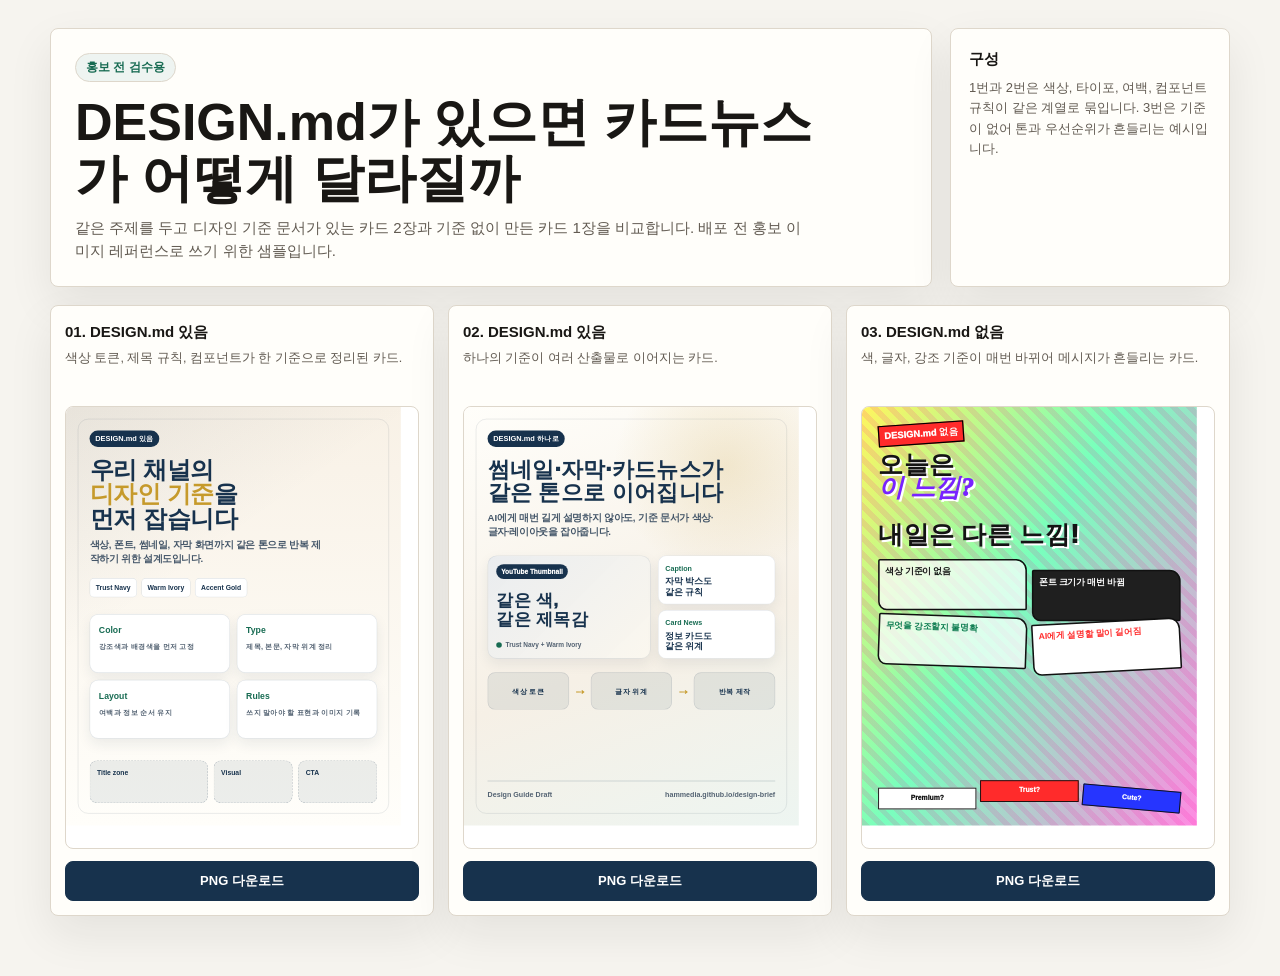
==== card-news-samples.html @ 1a1c24a8 "공개 디자인 브리프 폼 추가" ====
<!DOCTYPE html>
<html lang="ko">
<head>
  <meta charset="UTF-8">
  <meta name="viewport" content="width=device-width, initial-scale=1.0">
  <title>Design MD 카드뉴스 샘플</title>
  <style>
    :root {
      --bg: #f6f4ef;
      --paper: #fffefa;
      --ink: #191714;
      --muted: #625b52;
      --line: #ded7cb;
      --navy: #17324d;
      --green: #176b52;
      --gold: #c69a2b;
      --ivory: #f7efe1;
      --sky: #7eb5e8;
      --red: #b43b3b;
      --font: "Pretendard", "Apple SD Gothic Neo", -apple-system, BlinkMacSystemFont, sans-serif;
      --serif: "Noto Serif KR", Georgia, serif;
    }

    * { box-sizing: border-box; }

    body {
      margin: 0;
      background: var(--bg);
      color: var(--ink);
      font-family: var(--font);
      line-height: 1.55;
    }

    .page {
      width: min(1180px, calc(100% - 28px));
      margin: 0 auto;
      padding: 28px 0 60px;
    }

    .hero {
      display: grid;
      grid-template-columns: minmax(0, 1fr) 280px;
      gap: 18px;
      align-items: stretch;
      margin-bottom: 18px;
    }

    .hero-main,
    .side-note,
    .sample-panel {
      background: var(--paper);
      border: 1px solid var(--line);
      border-radius: 8px;
      box-shadow: 0 18px 45px rgba(25, 23, 20, 0.08);
    }

    .hero-main {
      padding: 24px;
    }

    .eyebrow {
      display: inline-flex;
      min-height: 28px;
      align-items: center;
      padding: 4px 10px;
      border: 1px solid var(--line);
      border-radius: 999px;
      background: #eef4f1;
      color: var(--green);
      font-size: 12px;
      font-weight: 900;
      margin-bottom: 12px;
    }

    h1 {
      margin: 0 0 10px;
      max-width: 760px;
      font-size: clamp(30px, 5vw, 52px);
      line-height: 1.08;
      letter-spacing: 0;
    }

    .hero-main p {
      margin: 0;
      max-width: 740px;
      color: var(--muted);
      font-size: 15px;
    }

    .side-note {
      padding: 18px;
    }

    .side-note strong {
      display: block;
      margin-bottom: 8px;
      font-size: 15px;
    }

    .side-note p {
      margin: 0;
      color: var(--muted);
      font-size: 13px;
    }

    .sample-grid {
      display: grid;
      grid-template-columns: repeat(3, minmax(0, 1fr));
      gap: 14px;
    }

    .sample-panel {
      padding: 14px;
    }

    .panel-head {
      min-height: 74px;
      margin-bottom: 12px;
    }

    .panel-head strong {
      display: block;
      font-size: 15px;
      margin-bottom: 5px;
    }

    .panel-head p {
      margin: 0;
      color: var(--muted);
      font-size: 12.5px;
    }

    .preview-box {
      width: 100%;
      aspect-ratio: 4 / 5;
      overflow: hidden;
      border: 1px solid var(--line);
      border-radius: 8px;
      background: #fff;
      position: relative;
      margin-bottom: 12px;
    }

    .sample-card {
      width: 1080px;
      height: 1350px;
      transform: scale(var(--card-scale, 0.31));
      transform-origin: top left;
      position: relative;
      overflow: hidden;
      background: #fff;
    }

    .download-row {
      display: grid;
      grid-template-columns: 1fr;
      gap: 8px;
    }

    .download-btn,
    .open-btn {
      display: inline-flex;
      min-height: 40px;
      align-items: center;
      justify-content: center;
      padding: 8px 12px;
      border-radius: 8px;
      border: 1px solid var(--line);
      text-decoration: none;
      color: var(--ink);
      background: #fff;
      font-size: 13px;
      font-weight: 850;
    }

    .download-btn {
      background: var(--navy);
      color: #fff;
      border-color: var(--navy);
    }

    .card-a,
    .card-b {
      background:
        linear-gradient(145deg, rgba(23, 50, 77, 0.07), transparent 38%),
        linear-gradient(0deg, #fffefa, #f8f1e6);
      color: var(--navy);
      padding: 76px;
    }

    .card-a::before,
    .card-b::before {
      content: "";
      position: absolute;
      inset: 38px;
      border: 2px solid rgba(23, 50, 77, 0.14);
      border-radius: 34px;
      pointer-events: none;
    }

    .card-label {
      display: inline-flex;
      align-items: center;
      min-height: 42px;
      padding: 8px 18px;
      border-radius: 999px;
      background: var(--navy);
      color: #fff;
      font-size: 24px;
      font-weight: 900;
      letter-spacing: 0;
    }

    .card-title {
      margin: 34px 0 0;
      font-size: 76px;
      line-height: 1.04;
      letter-spacing: 0;
      font-weight: 950;
    }

    .card-title .gold { color: var(--gold); }

    .card-sub {
      margin-top: 24px;
      max-width: 750px;
      color: #435568;
      font-size: 31px;
      line-height: 1.45;
      font-weight: 650;
    }

    .token-strip {
      display: flex;
      gap: 14px;
      margin-top: 38px;
      flex-wrap: wrap;
    }

    .token {
      min-height: 52px;
      padding: 12px 18px;
      border-radius: 14px;
      background: #fff;
      border: 2px solid rgba(23, 50, 77, 0.12);
      color: var(--navy);
      font-size: 22px;
      font-weight: 900;
    }

    .design-system-box {
      display: grid;
      grid-template-columns: 1fr 1fr;
      gap: 22px;
      margin-top: 54px;
    }

    .system-card {
      min-height: 190px;
      padding: 28px;
      border-radius: 28px;
      background: #fff;
      border: 2px solid rgba(23, 50, 77, 0.12);
      box-shadow: 0 18px 40px rgba(23, 50, 77, 0.08);
    }

    .system-card strong {
      display: block;
      margin-bottom: 14px;
      color: var(--green);
      font-size: 28px;
    }

    .system-card span {
      display: block;
      color: #536272;
      font-size: 24px;
      line-height: 1.45;
      font-weight: 650;
    }

    .layout-map {
      position: absolute;
      left: 76px;
      right: 76px;
      bottom: 72px;
      display: grid;
      grid-template-columns: 1.2fr 0.8fr 0.8fr;
      gap: 18px;
      align-items: stretch;
    }

    .map-item {
      min-height: 138px;
      border-radius: 24px;
      background: rgba(23, 50, 77, 0.08);
      border: 2px dashed rgba(23, 50, 77, 0.24);
      padding: 22px;
      color: var(--navy);
      font-size: 22px;
      font-weight: 900;
    }

    .card-b {
      background:
        radial-gradient(circle at 78% 14%, rgba(198, 154, 43, 0.18), transparent 25%),
        linear-gradient(160deg, #fffefa 0%, #f6f0e6 58%, #edf5f1 100%);
    }

    .card-b .card-title {
      width: 820px;
      font-size: 72px;
    }

    .output-showcase {
      display: grid;
      grid-template-columns: 1fr 0.72fr;
      gap: 24px;
      align-items: stretch;
      margin-top: 52px;
    }

    .mock-thumb,
    .mock-stack-card {
      background: #fff;
      border: 2px solid rgba(23, 50, 77, 0.10);
      box-shadow: 0 16px 40px rgba(23, 50, 77, 0.08);
    }

    .mock-thumb {
      min-height: 320px;
      border-radius: 30px;
      padding: 26px;
      display: grid;
      grid-template-rows: auto 1fr auto;
      background:
        linear-gradient(135deg, rgba(23, 50, 77, 0.09), rgba(198, 154, 43, 0.08)),
        #fff;
    }

    .mock-tag {
      justify-self: start;
      padding: 8px 16px;
      border-radius: 999px;
      background: var(--navy);
      color: #fff;
      font-size: 21px;
      font-weight: 950;
    }

    .mock-question {
      align-self: center;
      color: var(--navy);
      font-size: 56px;
      line-height: 1.05;
      font-weight: 950;
      letter-spacing: 0;
    }

    .mock-rule {
      display: flex;
      gap: 12px;
      align-items: center;
      color: #536272;
      font-size: 21px;
      font-weight: 800;
    }

    .rule-dot {
      width: 18px;
      height: 18px;
      border-radius: 50%;
      background: var(--green);
    }

    .mock-stack {
      display: grid;
      gap: 18px;
    }

    .mock-stack-card {
      min-height: 151px;
      border-radius: 26px;
      padding: 22px;
    }

    .mock-stack-card strong {
      display: block;
      color: var(--green);
      font-size: 23px;
      margin-bottom: 8px;
    }

    .mock-stack-card span {
      display: block;
      color: var(--navy);
      font-size: 28px;
      line-height: 1.18;
      font-weight: 900;
    }

    .system-flow {
      display: grid;
      grid-template-columns: 1fr 42px 1fr 42px 1fr;
      gap: 14px;
      align-items: center;
      margin-top: 44px;
    }

    .flow-node {
      min-height: 120px;
      border-radius: 24px;
      display: grid;
      place-items: center;
      padding: 18px;
      background: rgba(23, 50, 77, 0.08);
      border: 2px solid rgba(23, 50, 77, 0.13);
      color: var(--navy);
      text-align: center;
      font-size: 24px;
      font-weight: 950;
    }

    .flow-arrow {
      color: var(--gold);
      font-size: 42px;
      font-weight: 950;
      text-align: center;
    }

    .card-b .footer-rule {
      position: absolute;
      left: 76px;
      right: 76px;
      bottom: 82px;
      display: flex;
      justify-content: space-between;
      align-items: center;
      padding-top: 24px;
      border-top: 3px solid rgba(23, 50, 77, 0.16);
      color: #536272;
      font-size: 23px;
      font-weight: 750;
    }

    .card-c {
      padding: 52px;
      background:
        repeating-linear-gradient(45deg, rgba(255, 0, 153, 0.12), rgba(255, 0, 153, 0.12) 18px, transparent 18px, transparent 36px),
        linear-gradient(120deg, #fff45e, #78ffbd 45%, #ff8ae2);
      color: #141414;
    }

    .chaos-tag {
      display: inline-flex;
      padding: 7px 16px;
      background: #ff2b2b;
      color: #fff;
      border: 4px solid #000;
      transform: rotate(-4deg);
      font-size: 30px;
      font-weight: 950;
    }

    .chaos-title {
      margin: 26px 0 0;
      font-size: 82px;
      line-height: 0.92;
      font-weight: 950;
      letter-spacing: 0;
      text-shadow: 7px 7px 0 #fff;
    }

    .chaos-title span {
      display: block;
      color: #7823ff;
      font-family: Georgia, serif;
      font-style: italic;
    }

    .chaos-grid {
      display: grid;
      grid-template-columns: 1fr 1fr;
      gap: 16px;
      margin-top: 42px;
    }

    .chaos-box {
      min-height: 166px;
      padding: 18px;
      border: 5px solid #111;
      border-radius: 6px 36px 6px 28px;
      background: rgba(255, 255, 255, 0.72);
      font-size: 28px;
      font-weight: 900;
      line-height: 1.12;
    }

    .chaos-box:nth-child(2) {
      background: #1f1f1f;
      color: #fff;
      transform: translateY(35px);
    }

    .chaos-box:nth-child(3) {
      background: #fffb;
      color: #0a7a4e;
      transform: rotate(2deg);
    }

    .chaos-box:nth-child(4) {
      background: #fff;
      color: #ff2b2b;
      transform: rotate(-3deg) translateY(18px);
    }

    .chaos-footer {
      position: absolute;
      left: 52px;
      right: 52px;
      bottom: 52px;
      display: grid;
      grid-template-columns: 1fr 1fr 1fr;
      gap: 12px;
      align-items: end;
    }

    .chaos-chip {
      min-height: 70px;
      padding: 12px;
      border: 3px solid #111;
      background: #fff;
      font-size: 22px;
      font-weight: 950;
      text-align: center;
    }

    .chaos-chip:nth-child(2) { background: #ff2b2b; color: #fff; transform: translateY(-24px); }
    .chaos-chip:nth-child(3) { background: #2635ff; color: #fff; transform: rotate(5deg); }

    @media (max-width: 980px) {
      .hero,
      .sample-grid {
        grid-template-columns: 1fr;
      }
    }
  </style>
</head>
<body>
  <main class="page">
    <section class="hero">
      <div class="hero-main">
        <div class="eyebrow">홍보 전 검수용</div>
        <h1>DESIGN.md가 있으면 카드뉴스가 어떻게 달라질까</h1>
        <p>같은 주제를 두고 디자인 기준 문서가 있는 카드 2장과 기준 없이 만든 카드 1장을 비교합니다. 배포 전 홍보 이미지 레퍼런스로 쓰기 위한 샘플입니다.</p>
      </div>
      <aside class="side-note">
        <strong>구성</strong>
        <p>1번과 2번은 색상, 타이포, 여백, 컴포넌트 규칙이 같은 계열로 묶입니다. 3번은 기준이 없어 톤과 우선순위가 흔들리는 예시입니다.</p>
      </aside>
    </section>

    <section class="sample-grid" aria-label="카드뉴스 샘플 3장">
      <article class="sample-panel">
        <div class="panel-head">
          <strong>01. DESIGN.md 있음</strong>
          <p>색상 토큰, 제목 규칙, 컴포넌트가 한 기준으로 정리된 카드.</p>
        </div>
        <div class="preview-box">
          <div class="sample-card card-a" id="card-01">
            <div class="card-label">DESIGN.md 있음</div>
            <h2 class="card-title">우리 채널의<br><span class="gold">디자인 기준</span>을<br>먼저 잡습니다</h2>
            <p class="card-sub">색상, 폰트, 썸네일, 자막 화면까지 같은 톤으로 반복 제작하기 위한 설계도입니다.</p>
            <div class="token-strip">
              <span class="token">Trust Navy</span>
              <span class="token">Warm Ivory</span>
              <span class="token">Accent Gold</span>
            </div>
            <div class="design-system-box">
              <div class="system-card"><strong>Color</strong><span>강조색과 배경색을 먼저 고정</span></div>
              <div class="system-card"><strong>Type</strong><span>제목, 본문, 자막 위계 정리</span></div>
              <div class="system-card"><strong>Layout</strong><span>여백과 정보 순서 유지</span></div>
              <div class="system-card"><strong>Rules</strong><span>쓰지 말아야 할 표현과 이미지 기록</span></div>
            </div>
            <div class="layout-map">
              <div class="map-item">Title zone</div>
              <div class="map-item">Visual</div>
              <div class="map-item">CTA</div>
            </div>
          </div>
        </div>
        <div class="download-row">
          <a class="download-btn" href="assets/card-news-samples/design-md-card-01.png" download>PNG 다운로드</a>
        </div>
      </article>

      <article class="sample-panel">
        <div class="panel-head">
          <strong>02. DESIGN.md 있음</strong>
          <p>하나의 기준이 여러 산출물로 이어지는 카드.</p>
        </div>
        <div class="preview-box">
          <div class="sample-card card-b" id="card-02">
            <div class="card-label">DESIGN.md 하나로</div>
            <h2 class="card-title">썸네일·자막·카드뉴스가<br>같은 톤으로 이어집니다</h2>
            <p class="card-sub">AI에게 매번 길게 설명하지 않아도, 기준 문서가 색상·글자·레이아웃을 잡아줍니다.</p>
            <div class="output-showcase">
              <div class="mock-thumb">
                <div class="mock-tag">YouTube Thumbnail</div>
                <div class="mock-question">같은 색,<br>같은 제목감</div>
                <div class="mock-rule"><span class="rule-dot"></span><span>Trust Navy + Warm Ivory</span></div>
              </div>
              <div class="mock-stack">
                <div class="mock-stack-card"><strong>Caption</strong><span>자막 박스도<br>같은 규칙</span></div>
                <div class="mock-stack-card"><strong>Card News</strong><span>정보 카드도<br>같은 위계</span></div>
              </div>
            </div>
            <div class="system-flow">
              <div class="flow-node">색상 토큰</div>
              <div class="flow-arrow">→</div>
              <div class="flow-node">글자 위계</div>
              <div class="flow-arrow">→</div>
              <div class="flow-node">반복 제작</div>
            </div>
            <div class="footer-rule">
              <span>Design Guide Draft</span>
              <span>hammedia.github.io/design-brief</span>
            </div>
          </div>
        </div>
        <div class="download-row">
          <a class="download-btn" href="assets/card-news-samples/design-md-card-02.png" download>PNG 다운로드</a>
        </div>
      </article>

      <article class="sample-panel">
        <div class="panel-head">
          <strong>03. DESIGN.md 없음</strong>
          <p>색, 글자, 강조 기준이 매번 바뀌어 메시지가 흔들리는 카드.</p>
        </div>
        <div class="preview-box">
          <div class="sample-card card-c" id="card-03">
            <div class="chaos-tag">DESIGN.md 없음</div>
            <h2 class="chaos-title">오늘은<br><span>이 느낌?</span><br>내일은 다른 느낌!</h2>
            <div class="chaos-grid">
              <div class="chaos-box">색상 기준이 없음</div>
              <div class="chaos-box">폰트 크기가 매번 바뀜</div>
              <div class="chaos-box">무엇을 강조할지 불명확</div>
              <div class="chaos-box">AI에게 설명할 말이 길어짐</div>
            </div>
            <div class="chaos-footer">
              <div class="chaos-chip">Premium?</div>
              <div class="chaos-chip">Trust?</div>
              <div class="chaos-chip">Cute?</div>
            </div>
          </div>
        </div>
        <div class="download-row">
          <a class="download-btn" href="assets/card-news-samples/no-design-md-card-03.png" download>PNG 다운로드</a>
        </div>
      </article>
    </section>
  </main>
</body>
</html>
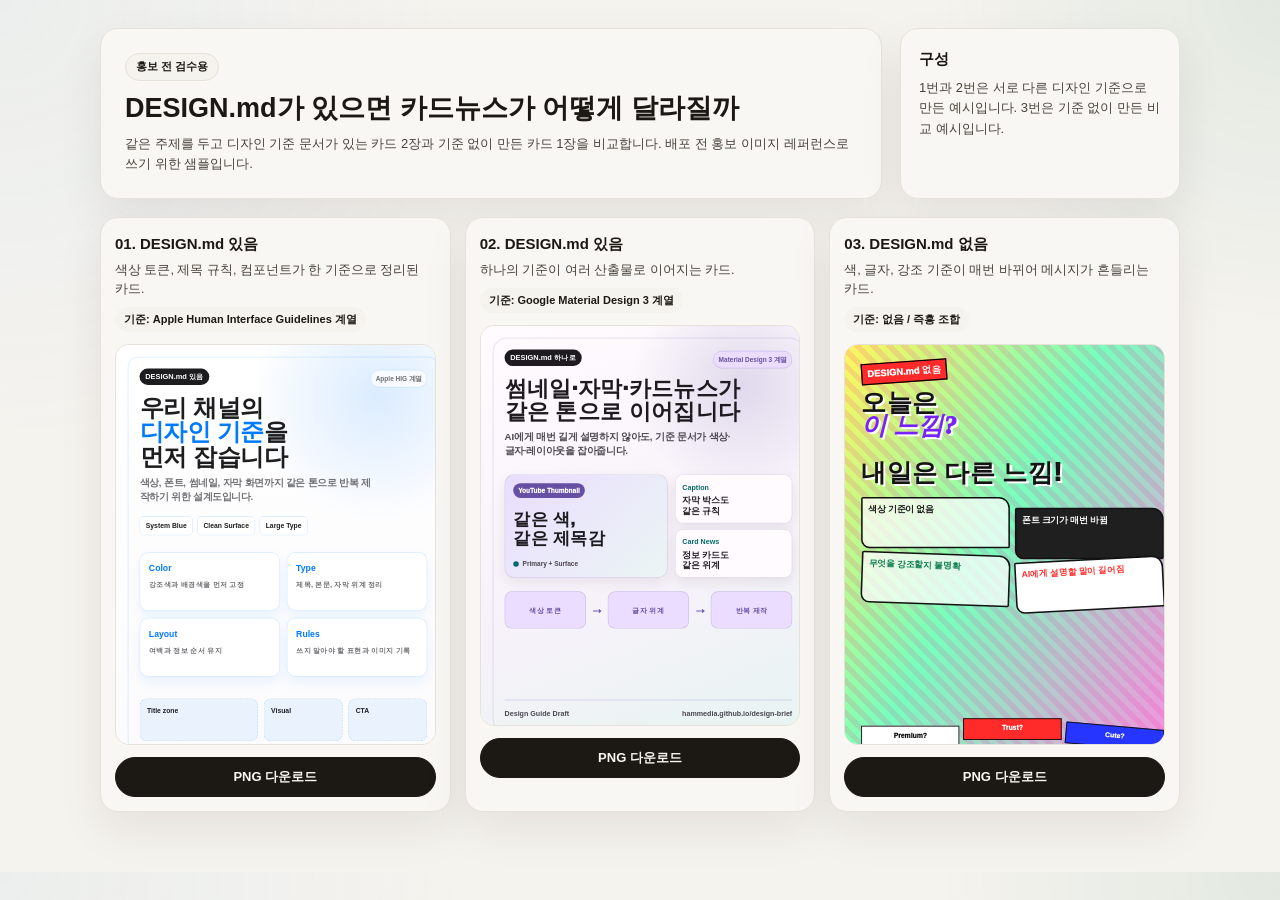
==== commit dcd311aa: "디자인 브리프 폼 공개 배포 정리" ====
--- a/card-news-samples.html
+++ b/card-news-samples.html
@@ -6,17 +6,18 @@
   <title>Design MD 카드뉴스 샘플</title>
   <style>
     :root {
-      --bg: #f6f4ef;
-      --paper: #fffefa;
-      --ink: #191714;
-      --muted: #625b52;
-      --line: #ded7cb;
-      --navy: #17324d;
-      --green: #176b52;
-      --gold: #c69a2b;
-      --ivory: #f7efe1;
-      --sky: #7eb5e8;
-      --red: #b43b3b;
+      --bg: #F5F3EE;
+      --paper: #F9F7F3;
+      --ink: #1C1814;
+      --muted: #4A423C;
+      --line: #E6E1D9;
+      --navy: #1C1814;
+      --brand: #7EB5E8;
+      --green: #00704A;
+      --gold: #F4DC59;
+      --ivory: #F5F3EE;
+      --sky: #7EB5E8;
+      --red: #CC0000;
       --font: "Pretendard", "Apple SD Gothic Neo", -apple-system, BlinkMacSystemFont, sans-serif;
       --serif: "Noto Serif KR", Georgia, serif;
     }
@@ -25,14 +26,18 @@
 
     body {
       margin: 0;
-      background: var(--bg);
+      background:
+        radial-gradient(circle at top left, rgba(126, 181, 232, .08), transparent 30%),
+        radial-gradient(circle at top right, rgba(0, 112, 74, .08), transparent 22%),
+        var(--bg);
       color: var(--ink);
       font-family: var(--font);
       line-height: 1.55;
+      -webkit-font-smoothing: antialiased;
     }
 
     .page {
-      width: min(1180px, calc(100% - 28px));
+      width: min(1080px, calc(100% - 28px));
       margin: 0 auto;
       padding: 28px 0 60px;
     }
@@ -50,8 +55,8 @@
     .sample-panel {
       background: var(--paper);
       border: 1px solid var(--line);
-      border-radius: 8px;
-      box-shadow: 0 18px 45px rgba(25, 23, 20, 0.08);
+      border-radius: 18px;
+      box-shadow: 0 18px 45px rgba(32, 26, 22, 0.08);
     }
 
     .hero-main {
@@ -65,9 +70,9 @@
       padding: 4px 10px;
       border: 1px solid var(--line);
       border-radius: 999px;
-      background: #eef4f1;
-      color: var(--green);
-      font-size: 12px;
+      background: var(--bg);
+      color: var(--ink);
+      font-size: 11px;
       font-weight: 900;
       margin-bottom: 12px;
     }
@@ -75,8 +80,8 @@
     h1 {
       margin: 0 0 10px;
       max-width: 760px;
-      font-size: clamp(30px, 5vw, 52px);
-      line-height: 1.08;
+      font-size: 27px;
+      line-height: 1.15;
       letter-spacing: 0;
     }
 
@@ -84,7 +89,7 @@
       margin: 0;
       max-width: 740px;
       color: var(--muted);
-      font-size: 15px;
+      font-size: 13px;
     }
 
     .side-note {
@@ -128,6 +133,17 @@
       margin: 0;
       color: var(--muted);
       font-size: 12.5px;
+    }
+
+    .panel-standard {
+      display: inline-flex;
+      margin-top: 8px;
+      padding: 4px 9px;
+      border-radius: 999px;
+      background: var(--bg);
+      color: var(--ink);
+      font-size: 11px;
+      font-weight: 850;
     }
 
     .preview-box {
@@ -135,8 +151,8 @@
       aspect-ratio: 4 / 5;
       overflow: hidden;
       border: 1px solid var(--line);
-      border-radius: 8px;
-      background: #fff;
+      border-radius: 14px;
+      background: var(--paper);
       position: relative;
       margin-bottom: 12px;
     }
@@ -148,7 +164,7 @@
       transform-origin: top left;
       position: relative;
       overflow: hidden;
-      background: #fff;
+      background: var(--paper);
     }
 
     .download-row {
@@ -164,27 +180,45 @@
       align-items: center;
       justify-content: center;
       padding: 8px 12px;
-      border-radius: 8px;
+      border-radius: 999px;
       border: 1px solid var(--line);
       text-decoration: none;
       color: var(--ink);
-      background: #fff;
+      background: transparent;
       font-size: 13px;
       font-weight: 850;
     }
 
     .download-btn {
-      background: var(--navy);
-      color: #fff;
-      border-color: var(--navy);
-    }
-
-    .card-a,
+      background: var(--ink);
+      color: var(--paper);
+      border-color: var(--ink);
+    }
+
+    .card-a {
+      --ref-primary: #007AFF;
+      --ref-bg: #FBFBFD;
+      --ref-ink: #1D1D1F;
+      --ref-muted: #6E6E73;
+      --ref-line: #D2D2D7;
+      background:
+        radial-gradient(circle at 78% 12%, rgba(0, 122, 255, 0.14), transparent 28%),
+        linear-gradient(180deg, #FFFFFF, var(--ref-bg));
+      color: var(--ref-ink);
+      padding: 76px;
+    }
+
     .card-b {
+      --ref-primary: #6750A4;
+      --ref-secondary: #006A6A;
+      --ref-container: #EADDFF;
+      --ref-surface: #FFFBFE;
+      --ref-ink: #1D1B20;
+      --ref-muted: #49454F;
       background:
-        linear-gradient(145deg, rgba(23, 50, 77, 0.07), transparent 38%),
-        linear-gradient(0deg, #fffefa, #f8f1e6);
-      color: var(--navy);
+        radial-gradient(circle at 78% 14%, rgba(103, 80, 164, 0.18), transparent 25%),
+        linear-gradient(160deg, var(--ref-surface) 0%, #F7F2FA 58%, #E6F4F1 100%);
+      color: var(--ref-ink);
       padding: 76px;
     }
 
@@ -193,9 +227,14 @@
       content: "";
       position: absolute;
       inset: 38px;
-      border: 2px solid rgba(23, 50, 77, 0.14);
+      border: 2px solid rgba(0, 122, 255, 0.20);
       border-radius: 34px;
       pointer-events: none;
+    }
+
+    .card-b::before {
+      border-color: rgba(103, 80, 164, 0.24);
+      border-radius: 44px;
     }
 
     .card-label {
@@ -204,11 +243,32 @@
       min-height: 42px;
       padding: 8px 18px;
       border-radius: 999px;
-      background: var(--navy);
+      background: var(--ref-ink);
       color: #fff;
       font-size: 24px;
       font-weight: 900;
       letter-spacing: 0;
+    }
+
+    .reference-note {
+      position: absolute;
+      top: 80px;
+      right: 76px;
+      max-width: 330px;
+      padding: 10px 15px;
+      border-radius: 999px;
+      background: rgba(255, 255, 255, 0.72);
+      border: 2px solid rgba(0, 122, 255, 0.16);
+      color: var(--ref-muted);
+      font-size: 21px;
+      font-weight: 850;
+      text-align: right;
+    }
+
+    .card-b .reference-note {
+      background: var(--ref-container);
+      border-color: rgba(103, 80, 164, 0.22);
+      color: var(--ref-primary);
     }
 
     .card-title {
@@ -219,12 +279,12 @@
       font-weight: 950;
     }
 
-    .card-title .gold { color: var(--gold); }
+    .card-title .gold { color: var(--ref-primary); }
 
     .card-sub {
       margin-top: 24px;
       max-width: 750px;
-      color: #435568;
+      color: var(--ref-muted);
       font-size: 31px;
       line-height: 1.45;
       font-weight: 650;
@@ -241,9 +301,9 @@
       min-height: 52px;
       padding: 12px 18px;
       border-radius: 14px;
-      background: #fff;
-      border: 2px solid rgba(23, 50, 77, 0.12);
-      color: var(--navy);
+      background: rgba(255, 255, 255, 0.82);
+      border: 2px solid rgba(0, 122, 255, 0.16);
+      color: var(--ref-ink);
       font-size: 22px;
       font-weight: 900;
     }
@@ -259,21 +319,21 @@
       min-height: 190px;
       padding: 28px;
       border-radius: 28px;
-      background: #fff;
-      border: 2px solid rgba(23, 50, 77, 0.12);
-      box-shadow: 0 18px 40px rgba(23, 50, 77, 0.08);
+      background: rgba(255, 255, 255, 0.88);
+      border: 2px solid rgba(0, 122, 255, 0.16);
+      box-shadow: 0 18px 40px rgba(0, 122, 255, 0.08);
     }
 
     .system-card strong {
       display: block;
       margin-bottom: 14px;
-      color: var(--green);
+      color: var(--ref-primary);
       font-size: 28px;
     }
 
     .system-card span {
       display: block;
-      color: #536272;
+      color: var(--ref-muted);
       font-size: 24px;
       line-height: 1.45;
       font-weight: 650;
@@ -293,18 +353,12 @@
     .map-item {
       min-height: 138px;
       border-radius: 24px;
-      background: rgba(23, 50, 77, 0.08);
-      border: 2px dashed rgba(23, 50, 77, 0.24);
+      background: rgba(0, 122, 255, 0.07);
+      border: 2px dashed rgba(0, 122, 255, 0.22);
       padding: 22px;
-      color: var(--navy);
+      color: var(--ref-ink);
       font-size: 22px;
       font-weight: 900;
-    }
-
-    .card-b {
-      background:
-        radial-gradient(circle at 78% 14%, rgba(198, 154, 43, 0.18), transparent 25%),
-        linear-gradient(160deg, #fffefa 0%, #f6f0e6 58%, #edf5f1 100%);
     }
 
     .card-b .card-title {
@@ -322,9 +376,9 @@
 
     .mock-thumb,
     .mock-stack-card {
-      background: #fff;
-      border: 2px solid rgba(23, 50, 77, 0.10);
-      box-shadow: 0 16px 40px rgba(23, 50, 77, 0.08);
+      background: var(--ref-surface);
+      border: 2px solid rgba(103, 80, 164, 0.18);
+      box-shadow: 0 16px 40px rgba(32, 26, 22, 0.08);
     }
 
     .mock-thumb {
@@ -334,15 +388,15 @@
       display: grid;
       grid-template-rows: auto 1fr auto;
       background:
-        linear-gradient(135deg, rgba(23, 50, 77, 0.09), rgba(198, 154, 43, 0.08)),
-        #fff;
+        linear-gradient(135deg, var(--ref-container), rgba(230, 244, 241, 0.82)),
+        var(--ref-surface);
     }
 
     .mock-tag {
       justify-self: start;
       padding: 8px 16px;
       border-radius: 999px;
-      background: var(--navy);
+      background: var(--ref-primary);
       color: #fff;
       font-size: 21px;
       font-weight: 950;
@@ -350,7 +404,7 @@
 
     .mock-question {
       align-self: center;
-      color: var(--navy);
+      color: var(--ref-ink);
       font-size: 56px;
       line-height: 1.05;
       font-weight: 950;
@@ -361,7 +415,7 @@
       display: flex;
       gap: 12px;
       align-items: center;
-      color: #536272;
+      color: var(--ref-muted);
       font-size: 21px;
       font-weight: 800;
     }
@@ -370,7 +424,7 @@
       width: 18px;
       height: 18px;
       border-radius: 50%;
-      background: var(--green);
+      background: var(--ref-secondary);
     }
 
     .mock-stack {
@@ -386,14 +440,14 @@
 
     .mock-stack-card strong {
       display: block;
-      color: var(--green);
+      color: var(--ref-secondary);
       font-size: 23px;
       margin-bottom: 8px;
     }
 
     .mock-stack-card span {
       display: block;
-      color: var(--navy);
+      color: var(--ref-ink);
       font-size: 28px;
       line-height: 1.18;
       font-weight: 900;
@@ -413,16 +467,16 @@
       display: grid;
       place-items: center;
       padding: 18px;
-      background: rgba(23, 50, 77, 0.08);
-      border: 2px solid rgba(23, 50, 77, 0.13);
-      color: var(--navy);
+      background: var(--ref-container);
+      border: 2px solid rgba(103, 80, 164, 0.22);
+      color: var(--ref-primary);
       text-align: center;
       font-size: 24px;
       font-weight: 950;
     }
 
     .flow-arrow {
-      color: var(--gold);
+      color: var(--ref-primary);
       font-size: 42px;
       font-weight: 950;
       text-align: center;
@@ -437,8 +491,8 @@
       justify-content: space-between;
       align-items: center;
       padding-top: 24px;
-      border-top: 3px solid rgba(23, 50, 77, 0.16);
-      color: #536272;
+      border-top: 3px solid rgba(103, 80, 164, 0.20);
+      color: var(--ref-muted);
       font-size: 23px;
       font-weight: 750;
     }
@@ -556,7 +610,7 @@
       </div>
       <aside class="side-note">
         <strong>구성</strong>
-        <p>1번과 2번은 색상, 타이포, 여백, 컴포넌트 규칙이 같은 계열로 묶입니다. 3번은 기준이 없어 톤과 우선순위가 흔들리는 예시입니다.</p>
+        <p>1번과 2번은 서로 다른 디자인 기준으로 만든 예시입니다. 3번은 기준 없이 만든 비교 예시입니다.</p>
       </aside>
     </section>
 
@@ -565,16 +619,18 @@
         <div class="panel-head">
           <strong>01. DESIGN.md 있음</strong>
           <p>색상 토큰, 제목 규칙, 컴포넌트가 한 기준으로 정리된 카드.</p>
+          <span class="panel-standard">기준: Apple Human Interface Guidelines 계열</span>
         </div>
         <div class="preview-box">
           <div class="sample-card card-a" id="card-01">
             <div class="card-label">DESIGN.md 있음</div>
+            <div class="reference-note">Apple HIG 계열</div>
             <h2 class="card-title">우리 채널의<br><span class="gold">디자인 기준</span>을<br>먼저 잡습니다</h2>
             <p class="card-sub">색상, 폰트, 썸네일, 자막 화면까지 같은 톤으로 반복 제작하기 위한 설계도입니다.</p>
             <div class="token-strip">
-              <span class="token">Trust Navy</span>
-              <span class="token">Warm Ivory</span>
-              <span class="token">Accent Gold</span>
+              <span class="token">System Blue</span>
+              <span class="token">Clean Surface</span>
+              <span class="token">Large Type</span>
             </div>
             <div class="design-system-box">
               <div class="system-card"><strong>Color</strong><span>강조색과 배경색을 먼저 고정</span></div>
@@ -598,17 +654,19 @@
         <div class="panel-head">
           <strong>02. DESIGN.md 있음</strong>
           <p>하나의 기준이 여러 산출물로 이어지는 카드.</p>
+          <span class="panel-standard">기준: Google Material Design 3 계열</span>
         </div>
         <div class="preview-box">
           <div class="sample-card card-b" id="card-02">
             <div class="card-label">DESIGN.md 하나로</div>
+            <div class="reference-note">Material Design 3 계열</div>
             <h2 class="card-title">썸네일·자막·카드뉴스가<br>같은 톤으로 이어집니다</h2>
             <p class="card-sub">AI에게 매번 길게 설명하지 않아도, 기준 문서가 색상·글자·레이아웃을 잡아줍니다.</p>
             <div class="output-showcase">
               <div class="mock-thumb">
                 <div class="mock-tag">YouTube Thumbnail</div>
                 <div class="mock-question">같은 색,<br>같은 제목감</div>
-                <div class="mock-rule"><span class="rule-dot"></span><span>Trust Navy + Warm Ivory</span></div>
+                <div class="mock-rule"><span class="rule-dot"></span><span>Primary + Surface</span></div>
               </div>
               <div class="mock-stack">
                 <div class="mock-stack-card"><strong>Caption</strong><span>자막 박스도<br>같은 규칙</span></div>
@@ -637,6 +695,7 @@
         <div class="panel-head">
           <strong>03. DESIGN.md 없음</strong>
           <p>색, 글자, 강조 기준이 매번 바뀌어 메시지가 흔들리는 카드.</p>
+          <span class="panel-standard">기준: 없음 / 즉흥 조합</span>
         </div>
         <div class="preview-box">
           <div class="sample-card card-c" id="card-03">
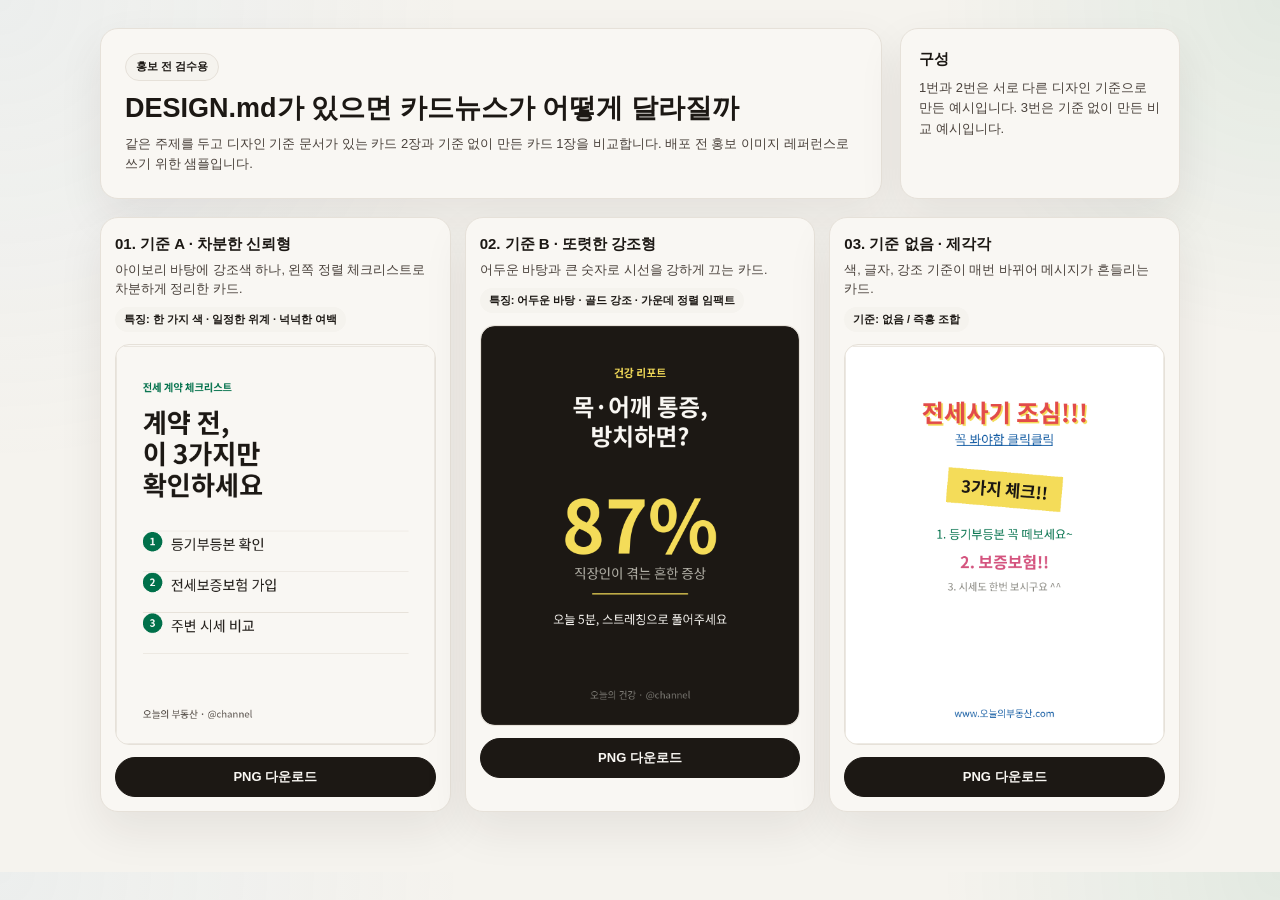
==== commit 3c7d6c43: "디자인 도구 첫 화면과 샘플 정리" ====
--- a/card-news-samples.html
+++ b/card-news-samples.html
@@ -157,14 +157,13 @@
       margin-bottom: 12px;
     }
 
-    .sample-card {
-      width: 1080px;
-      height: 1350px;
-      transform: scale(var(--card-scale, 0.31));
-      transform-origin: top left;
-      position: relative;
-      overflow: hidden;
-      background: var(--paper);
+    .preview-image {
+      display: block;
+      width: 100%;
+      height: 100%;
+      aspect-ratio: 4 / 5;
+      border-radius: inherit;
+      object-fit: contain;
     }
 
     .download-row {
@@ -194,403 +193,6 @@
       color: var(--paper);
       border-color: var(--ink);
     }
-
-    .card-a {
-      --ref-primary: #007AFF;
-      --ref-bg: #FBFBFD;
-      --ref-ink: #1D1D1F;
-      --ref-muted: #6E6E73;
-      --ref-line: #D2D2D7;
-      background:
-        radial-gradient(circle at 78% 12%, rgba(0, 122, 255, 0.14), transparent 28%),
-        linear-gradient(180deg, #FFFFFF, var(--ref-bg));
-      color: var(--ref-ink);
-      padding: 76px;
-    }
-
-    .card-b {
-      --ref-primary: #6750A4;
-      --ref-secondary: #006A6A;
-      --ref-container: #EADDFF;
-      --ref-surface: #FFFBFE;
-      --ref-ink: #1D1B20;
-      --ref-muted: #49454F;
-      background:
-        radial-gradient(circle at 78% 14%, rgba(103, 80, 164, 0.18), transparent 25%),
-        linear-gradient(160deg, var(--ref-surface) 0%, #F7F2FA 58%, #E6F4F1 100%);
-      color: var(--ref-ink);
-      padding: 76px;
-    }
-
-    .card-a::before,
-    .card-b::before {
-      content: "";
-      position: absolute;
-      inset: 38px;
-      border: 2px solid rgba(0, 122, 255, 0.20);
-      border-radius: 34px;
-      pointer-events: none;
-    }
-
-    .card-b::before {
-      border-color: rgba(103, 80, 164, 0.24);
-      border-radius: 44px;
-    }
-
-    .card-label {
-      display: inline-flex;
-      align-items: center;
-      min-height: 42px;
-      padding: 8px 18px;
-      border-radius: 999px;
-      background: var(--ref-ink);
-      color: #fff;
-      font-size: 24px;
-      font-weight: 900;
-      letter-spacing: 0;
-    }
-
-    .reference-note {
-      position: absolute;
-      top: 80px;
-      right: 76px;
-      max-width: 330px;
-      padding: 10px 15px;
-      border-radius: 999px;
-      background: rgba(255, 255, 255, 0.72);
-      border: 2px solid rgba(0, 122, 255, 0.16);
-      color: var(--ref-muted);
-      font-size: 21px;
-      font-weight: 850;
-      text-align: right;
-    }
-
-    .card-b .reference-note {
-      background: var(--ref-container);
-      border-color: rgba(103, 80, 164, 0.22);
-      color: var(--ref-primary);
-    }
-
-    .card-title {
-      margin: 34px 0 0;
-      font-size: 76px;
-      line-height: 1.04;
-      letter-spacing: 0;
-      font-weight: 950;
-    }
-
-    .card-title .gold { color: var(--ref-primary); }
-
-    .card-sub {
-      margin-top: 24px;
-      max-width: 750px;
-      color: var(--ref-muted);
-      font-size: 31px;
-      line-height: 1.45;
-      font-weight: 650;
-    }
-
-    .token-strip {
-      display: flex;
-      gap: 14px;
-      margin-top: 38px;
-      flex-wrap: wrap;
-    }
-
-    .token {
-      min-height: 52px;
-      padding: 12px 18px;
-      border-radius: 14px;
-      background: rgba(255, 255, 255, 0.82);
-      border: 2px solid rgba(0, 122, 255, 0.16);
-      color: var(--ref-ink);
-      font-size: 22px;
-      font-weight: 900;
-    }
-
-    .design-system-box {
-      display: grid;
-      grid-template-columns: 1fr 1fr;
-      gap: 22px;
-      margin-top: 54px;
-    }
-
-    .system-card {
-      min-height: 190px;
-      padding: 28px;
-      border-radius: 28px;
-      background: rgba(255, 255, 255, 0.88);
-      border: 2px solid rgba(0, 122, 255, 0.16);
-      box-shadow: 0 18px 40px rgba(0, 122, 255, 0.08);
-    }
-
-    .system-card strong {
-      display: block;
-      margin-bottom: 14px;
-      color: var(--ref-primary);
-      font-size: 28px;
-    }
-
-    .system-card span {
-      display: block;
-      color: var(--ref-muted);
-      font-size: 24px;
-      line-height: 1.45;
-      font-weight: 650;
-    }
-
-    .layout-map {
-      position: absolute;
-      left: 76px;
-      right: 76px;
-      bottom: 72px;
-      display: grid;
-      grid-template-columns: 1.2fr 0.8fr 0.8fr;
-      gap: 18px;
-      align-items: stretch;
-    }
-
-    .map-item {
-      min-height: 138px;
-      border-radius: 24px;
-      background: rgba(0, 122, 255, 0.07);
-      border: 2px dashed rgba(0, 122, 255, 0.22);
-      padding: 22px;
-      color: var(--ref-ink);
-      font-size: 22px;
-      font-weight: 900;
-    }
-
-    .card-b .card-title {
-      width: 820px;
-      font-size: 72px;
-    }
-
-    .output-showcase {
-      display: grid;
-      grid-template-columns: 1fr 0.72fr;
-      gap: 24px;
-      align-items: stretch;
-      margin-top: 52px;
-    }
-
-    .mock-thumb,
-    .mock-stack-card {
-      background: var(--ref-surface);
-      border: 2px solid rgba(103, 80, 164, 0.18);
-      box-shadow: 0 16px 40px rgba(32, 26, 22, 0.08);
-    }
-
-    .mock-thumb {
-      min-height: 320px;
-      border-radius: 30px;
-      padding: 26px;
-      display: grid;
-      grid-template-rows: auto 1fr auto;
-      background:
-        linear-gradient(135deg, var(--ref-container), rgba(230, 244, 241, 0.82)),
-        var(--ref-surface);
-    }
-
-    .mock-tag {
-      justify-self: start;
-      padding: 8px 16px;
-      border-radius: 999px;
-      background: var(--ref-primary);
-      color: #fff;
-      font-size: 21px;
-      font-weight: 950;
-    }
-
-    .mock-question {
-      align-self: center;
-      color: var(--ref-ink);
-      font-size: 56px;
-      line-height: 1.05;
-      font-weight: 950;
-      letter-spacing: 0;
-    }
-
-    .mock-rule {
-      display: flex;
-      gap: 12px;
-      align-items: center;
-      color: var(--ref-muted);
-      font-size: 21px;
-      font-weight: 800;
-    }
-
-    .rule-dot {
-      width: 18px;
-      height: 18px;
-      border-radius: 50%;
-      background: var(--ref-secondary);
-    }
-
-    .mock-stack {
-      display: grid;
-      gap: 18px;
-    }
-
-    .mock-stack-card {
-      min-height: 151px;
-      border-radius: 26px;
-      padding: 22px;
-    }
-
-    .mock-stack-card strong {
-      display: block;
-      color: var(--ref-secondary);
-      font-size: 23px;
-      margin-bottom: 8px;
-    }
-
-    .mock-stack-card span {
-      display: block;
-      color: var(--ref-ink);
-      font-size: 28px;
-      line-height: 1.18;
-      font-weight: 900;
-    }
-
-    .system-flow {
-      display: grid;
-      grid-template-columns: 1fr 42px 1fr 42px 1fr;
-      gap: 14px;
-      align-items: center;
-      margin-top: 44px;
-    }
-
-    .flow-node {
-      min-height: 120px;
-      border-radius: 24px;
-      display: grid;
-      place-items: center;
-      padding: 18px;
-      background: var(--ref-container);
-      border: 2px solid rgba(103, 80, 164, 0.22);
-      color: var(--ref-primary);
-      text-align: center;
-      font-size: 24px;
-      font-weight: 950;
-    }
-
-    .flow-arrow {
-      color: var(--ref-primary);
-      font-size: 42px;
-      font-weight: 950;
-      text-align: center;
-    }
-
-    .card-b .footer-rule {
-      position: absolute;
-      left: 76px;
-      right: 76px;
-      bottom: 82px;
-      display: flex;
-      justify-content: space-between;
-      align-items: center;
-      padding-top: 24px;
-      border-top: 3px solid rgba(103, 80, 164, 0.20);
-      color: var(--ref-muted);
-      font-size: 23px;
-      font-weight: 750;
-    }
-
-    .card-c {
-      padding: 52px;
-      background:
-        repeating-linear-gradient(45deg, rgba(255, 0, 153, 0.12), rgba(255, 0, 153, 0.12) 18px, transparent 18px, transparent 36px),
-        linear-gradient(120deg, #fff45e, #78ffbd 45%, #ff8ae2);
-      color: #141414;
-    }
-
-    .chaos-tag {
-      display: inline-flex;
-      padding: 7px 16px;
-      background: #ff2b2b;
-      color: #fff;
-      border: 4px solid #000;
-      transform: rotate(-4deg);
-      font-size: 30px;
-      font-weight: 950;
-    }
-
-    .chaos-title {
-      margin: 26px 0 0;
-      font-size: 82px;
-      line-height: 0.92;
-      font-weight: 950;
-      letter-spacing: 0;
-      text-shadow: 7px 7px 0 #fff;
-    }
-
-    .chaos-title span {
-      display: block;
-      color: #7823ff;
-      font-family: Georgia, serif;
-      font-style: italic;
-    }
-
-    .chaos-grid {
-      display: grid;
-      grid-template-columns: 1fr 1fr;
-      gap: 16px;
-      margin-top: 42px;
-    }
-
-    .chaos-box {
-      min-height: 166px;
-      padding: 18px;
-      border: 5px solid #111;
-      border-radius: 6px 36px 6px 28px;
-      background: rgba(255, 255, 255, 0.72);
-      font-size: 28px;
-      font-weight: 900;
-      line-height: 1.12;
-    }
-
-    .chaos-box:nth-child(2) {
-      background: #1f1f1f;
-      color: #fff;
-      transform: translateY(35px);
-    }
-
-    .chaos-box:nth-child(3) {
-      background: #fffb;
-      color: #0a7a4e;
-      transform: rotate(2deg);
-    }
-
-    .chaos-box:nth-child(4) {
-      background: #fff;
-      color: #ff2b2b;
-      transform: rotate(-3deg) translateY(18px);
-    }
-
-    .chaos-footer {
-      position: absolute;
-      left: 52px;
-      right: 52px;
-      bottom: 52px;
-      display: grid;
-      grid-template-columns: 1fr 1fr 1fr;
-      gap: 12px;
-      align-items: end;
-    }
-
-    .chaos-chip {
-      min-height: 70px;
-      padding: 12px;
-      border: 3px solid #111;
-      background: #fff;
-      font-size: 22px;
-      font-weight: 950;
-      text-align: center;
-    }
-
-    .chaos-chip:nth-child(2) { background: #ff2b2b; color: #fff; transform: translateY(-24px); }
-    .chaos-chip:nth-child(3) { background: #2635ff; color: #fff; transform: rotate(5deg); }
 
     @media (max-width: 980px) {
       .hero,
@@ -617,33 +219,12 @@
     <section class="sample-grid" aria-label="카드뉴스 샘플 3장">
       <article class="sample-panel">
         <div class="panel-head">
-          <strong>01. DESIGN.md 있음</strong>
-          <p>색상 토큰, 제목 규칙, 컴포넌트가 한 기준으로 정리된 카드.</p>
-          <span class="panel-standard">기준: Apple Human Interface Guidelines 계열</span>
+          <strong>01. 기준 A · 차분한 신뢰형</strong>
+          <p>아이보리 바탕에 강조색 하나, 왼쪽 정렬 체크리스트로 차분하게 정리한 카드.</p>
+          <span class="panel-standard">특징: 한 가지 색 · 일정한 위계 · 넉넉한 여백</span>
         </div>
         <div class="preview-box">
-          <div class="sample-card card-a" id="card-01">
-            <div class="card-label">DESIGN.md 있음</div>
-            <div class="reference-note">Apple HIG 계열</div>
-            <h2 class="card-title">우리 채널의<br><span class="gold">디자인 기준</span>을<br>먼저 잡습니다</h2>
-            <p class="card-sub">색상, 폰트, 썸네일, 자막 화면까지 같은 톤으로 반복 제작하기 위한 설계도입니다.</p>
-            <div class="token-strip">
-              <span class="token">System Blue</span>
-              <span class="token">Clean Surface</span>
-              <span class="token">Large Type</span>
-            </div>
-            <div class="design-system-box">
-              <div class="system-card"><strong>Color</strong><span>강조색과 배경색을 먼저 고정</span></div>
-              <div class="system-card"><strong>Type</strong><span>제목, 본문, 자막 위계 정리</span></div>
-              <div class="system-card"><strong>Layout</strong><span>여백과 정보 순서 유지</span></div>
-              <div class="system-card"><strong>Rules</strong><span>쓰지 말아야 할 표현과 이미지 기록</span></div>
-            </div>
-            <div class="layout-map">
-              <div class="map-item">Title zone</div>
-              <div class="map-item">Visual</div>
-              <div class="map-item">CTA</div>
-            </div>
-          </div>
+          <img class="preview-image" src="assets/card-news-samples/design-md-card-01.png" alt="기준 A로 만든 카드뉴스 예시 — 차분한 신뢰형">
         </div>
         <div class="download-row">
           <a class="download-btn" href="assets/card-news-samples/design-md-card-01.png" download>PNG 다운로드</a>
@@ -652,39 +233,12 @@
 
       <article class="sample-panel">
         <div class="panel-head">
-          <strong>02. DESIGN.md 있음</strong>
-          <p>하나의 기준이 여러 산출물로 이어지는 카드.</p>
-          <span class="panel-standard">기준: Google Material Design 3 계열</span>
+          <strong>02. 기준 B · 또렷한 강조형</strong>
+          <p>어두운 바탕과 큰 숫자로 시선을 강하게 끄는 카드.</p>
+          <span class="panel-standard">특징: 어두운 바탕 · 골드 강조 · 가운데 정렬 임팩트</span>
         </div>
         <div class="preview-box">
-          <div class="sample-card card-b" id="card-02">
-            <div class="card-label">DESIGN.md 하나로</div>
-            <div class="reference-note">Material Design 3 계열</div>
-            <h2 class="card-title">썸네일·자막·카드뉴스가<br>같은 톤으로 이어집니다</h2>
-            <p class="card-sub">AI에게 매번 길게 설명하지 않아도, 기준 문서가 색상·글자·레이아웃을 잡아줍니다.</p>
-            <div class="output-showcase">
-              <div class="mock-thumb">
-                <div class="mock-tag">YouTube Thumbnail</div>
-                <div class="mock-question">같은 색,<br>같은 제목감</div>
-                <div class="mock-rule"><span class="rule-dot"></span><span>Primary + Surface</span></div>
-              </div>
-              <div class="mock-stack">
-                <div class="mock-stack-card"><strong>Caption</strong><span>자막 박스도<br>같은 규칙</span></div>
-                <div class="mock-stack-card"><strong>Card News</strong><span>정보 카드도<br>같은 위계</span></div>
-              </div>
-            </div>
-            <div class="system-flow">
-              <div class="flow-node">색상 토큰</div>
-              <div class="flow-arrow">→</div>
-              <div class="flow-node">글자 위계</div>
-              <div class="flow-arrow">→</div>
-              <div class="flow-node">반복 제작</div>
-            </div>
-            <div class="footer-rule">
-              <span>Design Guide Draft</span>
-              <span>hammedia.github.io/design-brief</span>
-            </div>
-          </div>
+          <img class="preview-image" src="assets/card-news-samples/design-md-card-02.png" alt="기준 B로 만든 카드뉴스 예시 — 또렷한 강조형">
         </div>
         <div class="download-row">
           <a class="download-btn" href="assets/card-news-samples/design-md-card-02.png" download>PNG 다운로드</a>
@@ -693,26 +247,12 @@
 
       <article class="sample-panel">
         <div class="panel-head">
-          <strong>03. DESIGN.md 없음</strong>
+          <strong>03. 기준 없음 · 제각각</strong>
           <p>색, 글자, 강조 기준이 매번 바뀌어 메시지가 흔들리는 카드.</p>
           <span class="panel-standard">기준: 없음 / 즉흥 조합</span>
         </div>
         <div class="preview-box">
-          <div class="sample-card card-c" id="card-03">
-            <div class="chaos-tag">DESIGN.md 없음</div>
-            <h2 class="chaos-title">오늘은<br><span>이 느낌?</span><br>내일은 다른 느낌!</h2>
-            <div class="chaos-grid">
-              <div class="chaos-box">색상 기준이 없음</div>
-              <div class="chaos-box">폰트 크기가 매번 바뀜</div>
-              <div class="chaos-box">무엇을 강조할지 불명확</div>
-              <div class="chaos-box">AI에게 설명할 말이 길어짐</div>
-            </div>
-            <div class="chaos-footer">
-              <div class="chaos-chip">Premium?</div>
-              <div class="chaos-chip">Trust?</div>
-              <div class="chaos-chip">Cute?</div>
-            </div>
-          </div>
+          <img class="preview-image" src="assets/card-news-samples/no-design-md-card-03.png" alt="디자인 기준 없이 만든 카드뉴스 예시 — 제각각">
         </div>
         <div class="download-row">
           <a class="download-btn" href="assets/card-news-samples/no-design-md-card-03.png" download>PNG 다운로드</a>
